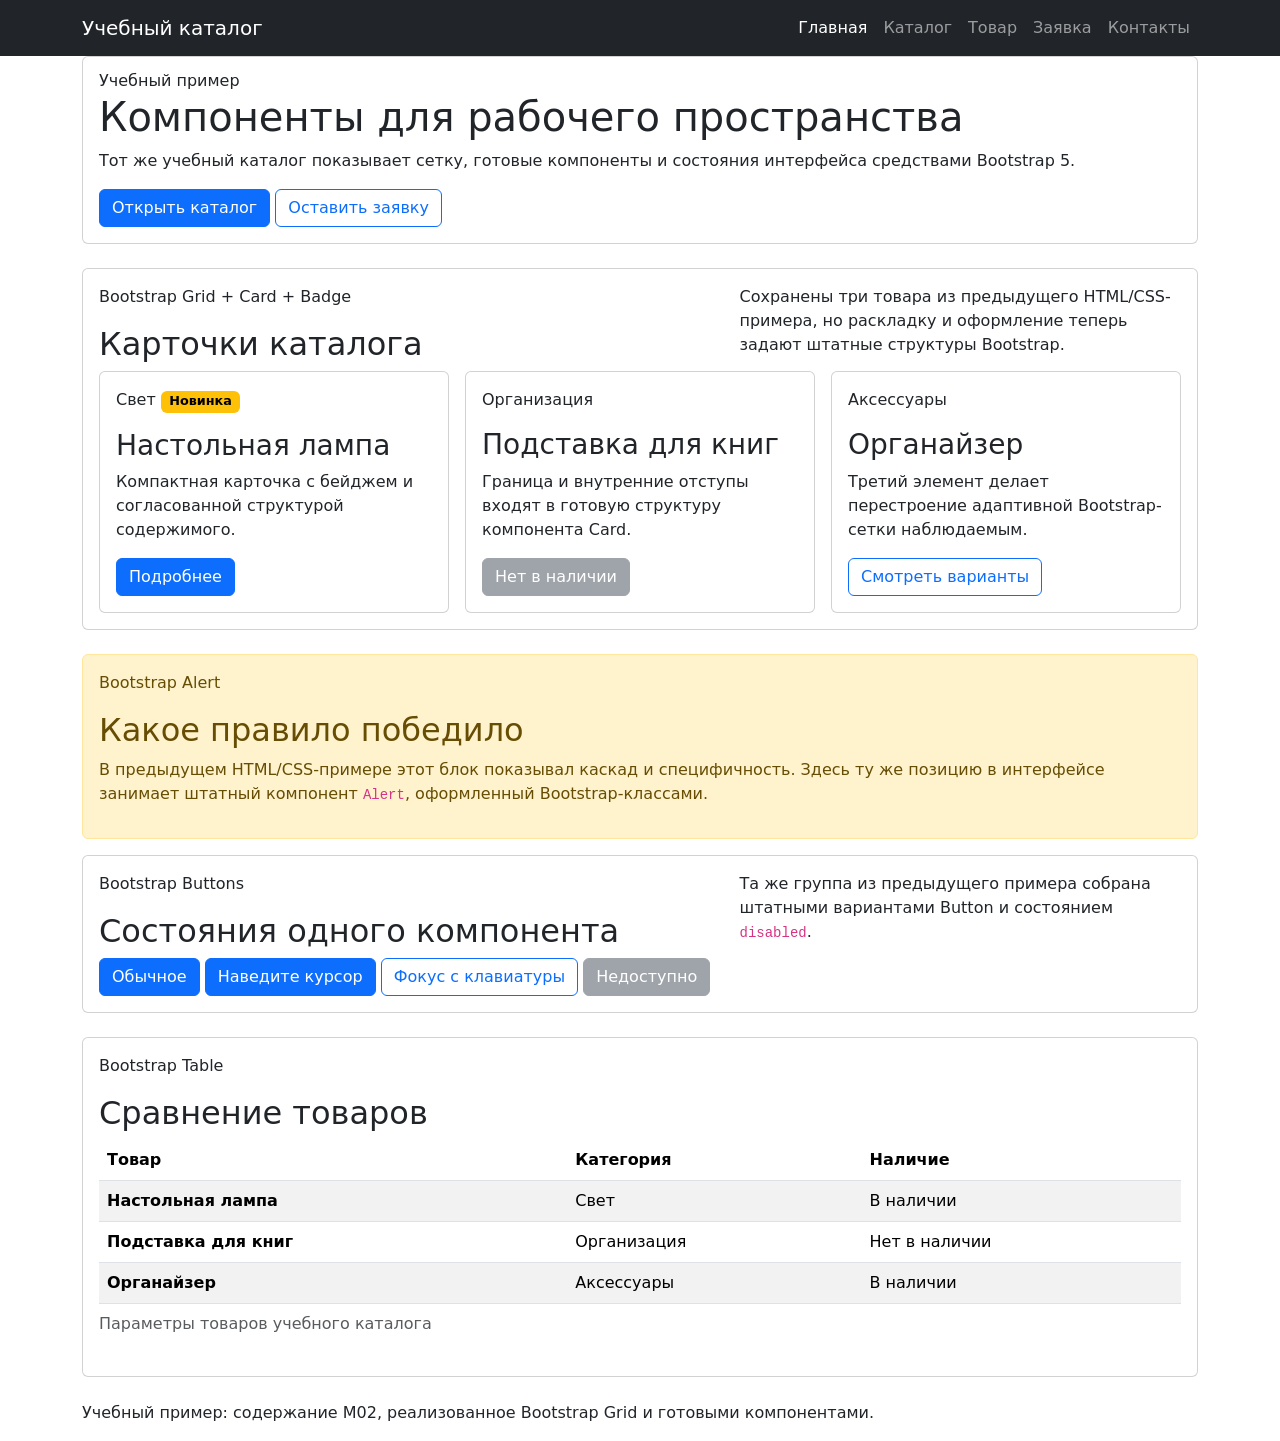
==== index.html @ 7eb8dfa5 "feat: add Bootstrap pages, local vendor and custom styles" ====
<!doctype html>
<html lang="ru">
<head>
  <meta charset="utf-8">
  <meta name="viewport" content="width=device-width, initial-scale=1">
  <meta name="description" content="Учебный каталог, реализованный средствами Bootstrap 5">
  <title>Главная — Учебный каталог на Bootstrap</title>
  <link rel="icon" href="data:,">
  <link rel="stylesheet" href="vendor/bootstrap/css/bootstrap.min.css">
  <link rel="stylesheet" href="css/custom.css">
</head>
<body>
  <header>
    <nav class="navbar navbar-expand-md navbar-dark bg-dark" aria-label="Основная навигация">
      <div class="container">
        <a class="navbar-brand" href="index.html">Учебный каталог</a>
        <button class="navbar-toggler" type="button" data-bs-toggle="collapse" data-bs-target="#mainNavigation" aria-controls="mainNavigation" aria-expanded="false" aria-label="Открыть навигацию">
          <span class="navbar-toggler-icon"></span>
        </button>
        <div class="collapse navbar-collapse" id="mainNavigation">
          <ul class="navbar-nav ms-auto">
            <li class="nav-item"><a class="nav-link active" aria-current="page" href="index.html">Главная</a></li>
            <li class="nav-item"><a class="nav-link" href="catalog.html">Каталог</a></li>
            <li class="nav-item"><a class="nav-link" href="product.html">Товар</a></li>
            <li class="nav-item"><a class="nav-link" href="order.html">Заявка</a></li>
            <li class="nav-item"><a class="nav-link" href="contacts.html">Контакты</a></li>
          </ul>
        </div>
      </div>
    </nav>
  </header>

  <main id="top" class="container">
    <section class="card mb-4" aria-labelledby="hero-title">
      <div class="card-body">
        <p class="card-subtitle">Учебный пример</p>
        <h1 id="hero-title" class="card-title">Компоненты для рабочего пространства</h1>
        <p class="card-text">Тот же учебный каталог показывает сетку, готовые компоненты и состояния интерфейса средствами Bootstrap 5.</p>
        <a class="btn btn-primary" href="#catalog">Открыть каталог</a>
        <button class="btn btn-outline-primary" type="button" data-bs-toggle="modal" data-bs-target="#orderModal">Оставить заявку</button>
      </div>
    </section>

    <section id="catalog" class="card mb-4" aria-labelledby="featured-title">
      <div class="card-body">
        <div class="row g-3">
          <div class="col-12 col-lg-7">
            <p>Bootstrap Grid + Card + Badge</p>
            <h2 id="featured-title" class="card-title">Карточки каталога</h2>
          </div>
          <div class="col-12 col-lg-5">
            <p class="card-text">Сохранены три товара из предыдущего HTML/CSS-примера, но раскладку и оформление теперь задают штатные структуры Bootstrap.</p>
          </div>
        </div>

        <div class="row g-3">
          <div class="col-12 col-md-6 col-lg-4">
            <article class="card">
              <div class="card-body">
                <p>Свет <span class="badge text-bg-warning">Новинка</span></p>
                <h3 class="card-title">Настольная лампа</h3>
                <p class="card-text">Компактная карточка с бейджем и согласованной структурой содержимого.</p>
                <button class="btn btn-primary" type="button">Подробнее</button>
              </div>
            </article>
          </div>

          <div class="col-12 col-md-6 col-lg-4">
            <article class="card">
              <div class="card-body">
                <p>Организация</p>
                <h3 class="card-title">Подставка для книг</h3>
                <p class="card-text">Граница и внутренние отступы входят в готовую структуру компонента Card.</p>
                <button class="btn btn-secondary" type="button" disabled>Нет в наличии</button>
              </div>
            </article>
          </div>

          <div class="col-12 col-md-6 col-lg-4">
            <article class="card">
              <div class="card-body">
                <p>Аксессуары</p>
                <h3 class="card-title">Органайзер</h3>
                <p class="card-text">Третий элемент делает перестроение адаптивной Bootstrap-сетки наблюдаемым.</p>
                <a class="btn btn-outline-primary" href="#comparison">Смотреть варианты</a>
              </div>
            </article>
          </div>
        </div>
      </div>
    </section>

    <section class="alert alert-warning" aria-labelledby="cascade-title">
      <p>Bootstrap Alert</p>
      <h2 id="cascade-title">Какое правило победило</h2>
      <p>В предыдущем HTML/CSS-примере этот блок показывал каскад и специфичность. Здесь ту же позицию в интерфейсе занимает штатный компонент <code>Alert</code>, оформленный Bootstrap-классами.</p>
    </section>

    <section class="card mb-4" aria-labelledby="states-title">
      <div class="card-body">
        <div class="row g-3">
          <div class="col-12 col-lg-7">
            <p>Bootstrap Buttons</p>
            <h2 id="states-title" class="card-title">Состояния одного компонента</h2>
          </div>
          <div class="col-12 col-lg-5">
            <p class="card-text">Та же группа из предыдущего примера собрана штатными вариантами Button и состоянием <code>disabled</code>.</p>
          </div>
        </div>
        <button class="btn btn-primary" type="button">Обычное</button>
        <button class="btn btn-primary" type="button">Наведите курсор</button>
        <button class="btn btn-outline-primary" type="button">Фокус с клавиатуры</button>
        <button class="btn btn-secondary" type="button" disabled>Недоступно</button>
      </div>
    </section>

    <section id="comparison" class="card mb-4" aria-labelledby="comparison-title">
      <div class="card-body">
        <p>Bootstrap Table</p>
        <h2 id="comparison-title" class="card-title">Сравнение товаров</h2>
        <div class="table-responsive">
          <table class="table table-striped table-hover">
            <caption>Параметры товаров учебного каталога</caption>
            <thead>
              <tr>
                <th scope="col">Товар</th>
                <th scope="col">Категория</th>
                <th scope="col">Наличие</th>
              </tr>
            </thead>
            <tbody>
              <tr><th scope="row">Настольная лампа</th><td>Свет</td><td>В наличии</td></tr>
              <tr><th scope="row">Подставка для книг</th><td>Организация</td><td>Нет в наличии</td></tr>
              <tr><th scope="row">Органайзер</th><td>Аксессуары</td><td>В наличии</td></tr>
            </tbody>
          </table>
        </div>
      </div>
    </section>
  </main>

  <footer>
    <div class="container">
      <p>Учебный пример: содержание M02, реализованное Bootstrap Grid и готовыми компонентами.</p>
    </div>
  </footer>

  <div class="modal fade" id="orderModal" tabindex="-1" aria-labelledby="orderModalLabel" aria-hidden="true">
    <div class="modal-dialog modal-dialog-centered">
      <div class="modal-content">
        <div class="modal-header">
          <h2 class="modal-title" id="orderModalLabel">Заявка на консультацию</h2>
          <button class="btn-close" type="button" data-bs-dismiss="modal" aria-label="Закрыть"></button>
        </div>
        <form>
          <div class="modal-body">
            <div class="mb-3">
              <label class="form-label" for="email">Электронная почта</label>
              <input class="form-control" id="email" name="email" type="email" placeholder="name@example.ru" required aria-describedby="emailHint">
              <div class="form-text" id="emailHint">Поле обязательно. Браузер проверяет формат адреса.</div>
            </div>
            <div>
              <label class="form-label" for="message">Короткий вопрос</label>
              <textarea class="form-control" id="message" name="message" rows="3" minlength="10" required placeholder="Не менее 10 символов"></textarea>
            </div>
          </div>
          <div class="modal-footer">
            <button class="btn btn-outline-secondary" type="button" data-bs-dismiss="modal">Отмена</button>
            <button class="btn btn-primary" type="submit">Проверить и отправить</button>
          </div>
        </form>
      </div>
    </div>
  </div>

  <script src="vendor/bootstrap/js/bootstrap.bundle.min.js"></script>
</body>
</html>
---- css/custom.css ----
/* Кастомные стили поверх Bootstrap */
body {
  display: flex;
  flex-direction: column;
  min-height: 100vh;
}

main {
  flex: 1 0 auto;
}

/* Эффект карточек */
.card {
  transition: transform 0.2s, box-shadow 0.2s;
}

.card:hover {
  transform: translateY(-3px);
  box-shadow: 0 0.5rem 1rem rgba(0, 0, 0, 0.15) !important;
}

/* Чуть уменьшим бейджи */
.badge {
  font-size: 0.8em;
}

/* Заглушка для фото товара */
.placeholder-image {
  min-height: 320px;
}
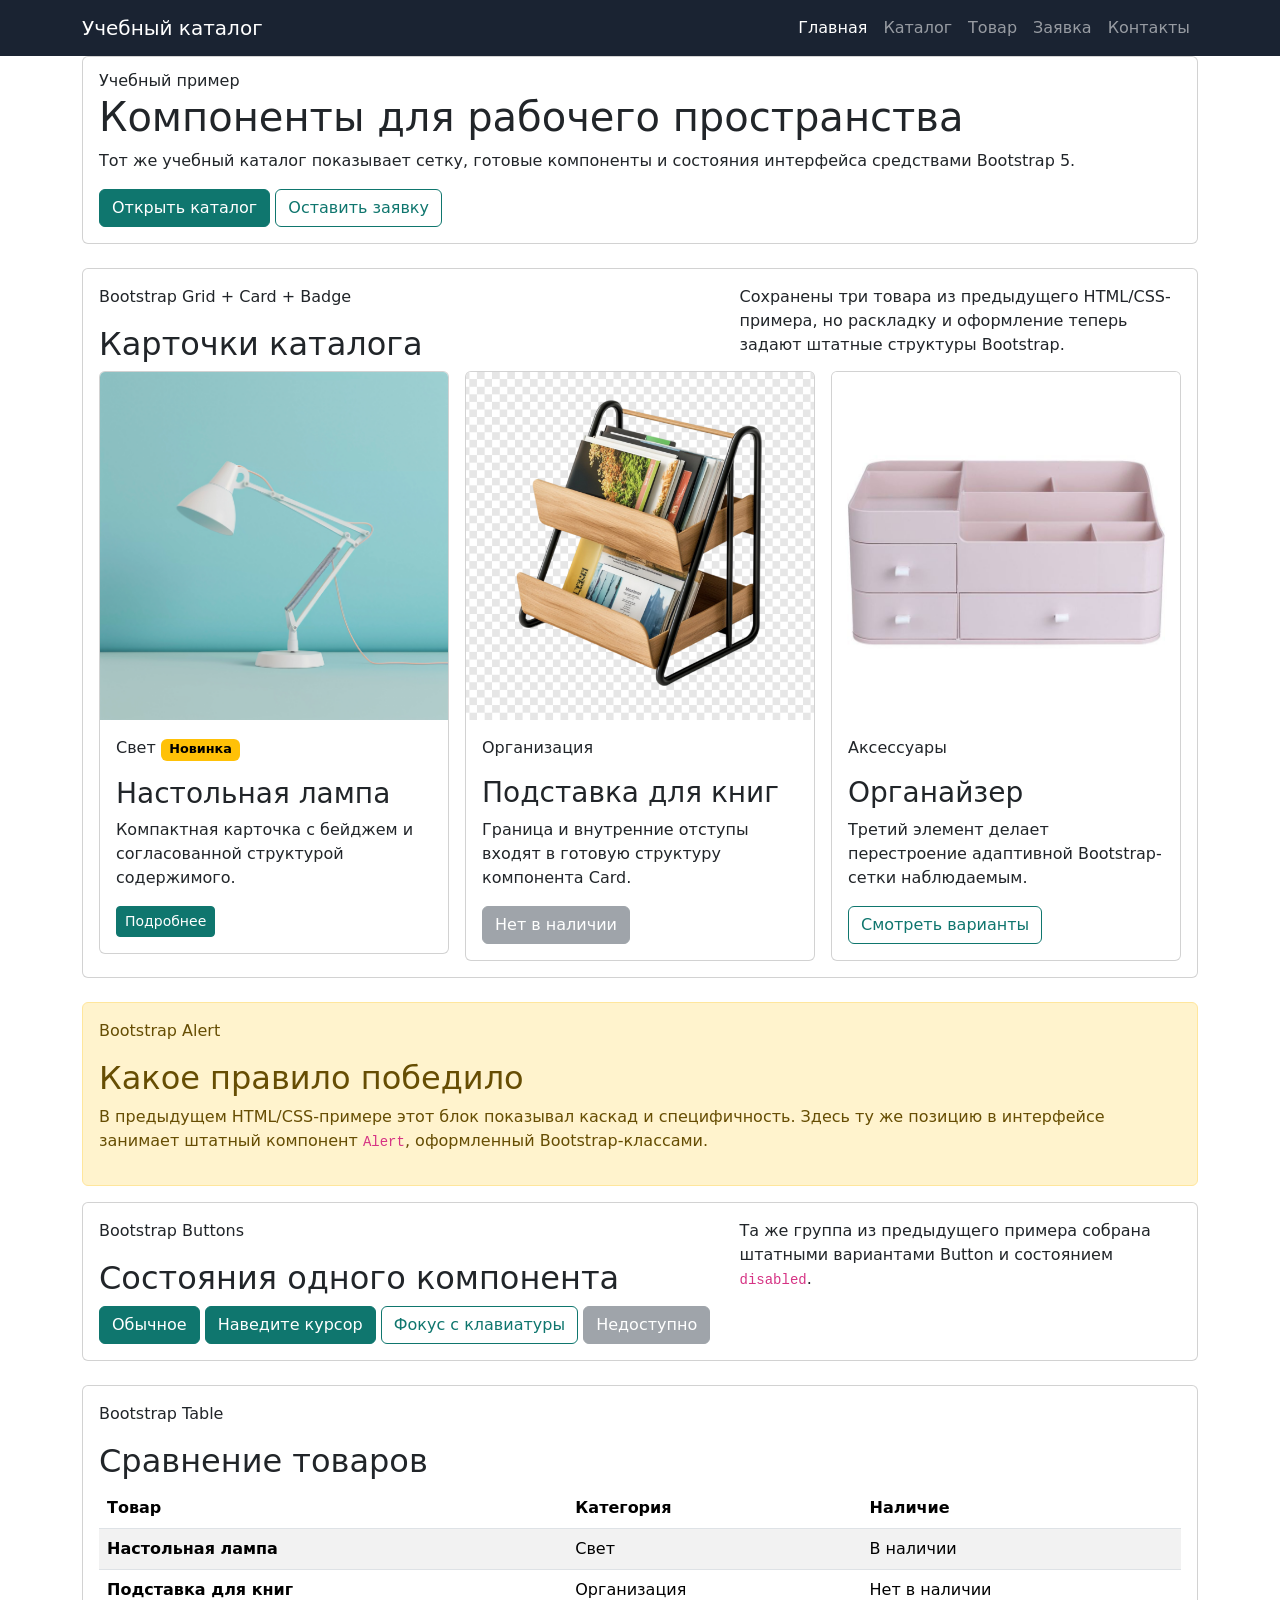
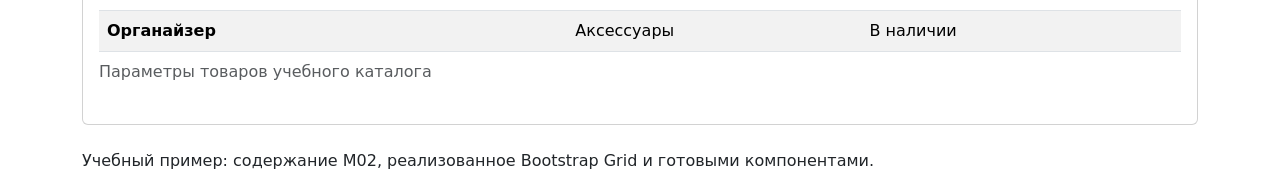
==== commit 5c34d716: "feat: add product images, dynamic product details and filters" ====
--- a/index.html
+++ b/index.html
@@ -56,17 +56,19 @@
         <div class="row g-3">
           <div class="col-12 col-md-6 col-lg-4">
             <article class="card">
+              <img src="images/product-1.jpg" class="card-img-top" alt="Товар 1">
               <div class="card-body">
                 <p>Свет <span class="badge text-bg-warning">Новинка</span></p>
                 <h3 class="card-title">Настольная лампа</h3>
                 <p class="card-text">Компактная карточка с бейджем и согласованной структурой содержимого.</p>
-                <button class="btn btn-primary" type="button">Подробнее</button>
+                <a href="product.html?id=1" class="btn btn-primary btn-sm">Подробнее</a>
               </div>
             </article>
           </div>
 
           <div class="col-12 col-md-6 col-lg-4">
             <article class="card">
+              <img src="images/product-2.jpg" class="card-img-top" alt="Товар 2">
               <div class="card-body">
                 <p>Организация</p>
                 <h3 class="card-title">Подставка для книг</h3>
@@ -78,6 +80,7 @@
 
           <div class="col-12 col-md-6 col-lg-4">
             <article class="card">
+              <img src="images/product-3.jpg" class="card-img-top" alt="Товар 3">
               <div class="card-body">
                 <p>Аксессуары</p>
                 <h3 class="card-title">Органайзер</h3>
--- a/css/custom.css
+++ b/css/custom.css
@@ -27,4 +27,40 @@
 /* Заглушка для фото товара */
 .placeholder-image {
   min-height: 320px;
+}
+
+/* Переопределение основных цветов Bootstrap (фирменный стиль) */
+:root {
+  --bs-primary: #0f766e;
+  --bs-primary-rgb: 15, 118, 110;
+  --bs-link-color: #0f766e;
+  --bs-link-hover-color: #115e59;
+}
+
+/* Настройка кнопок под свой цвет */
+.btn-primary {
+  --bs-btn-bg: #0f766e;
+  --bs-btn-border-color: #0f766e;
+  --bs-btn-hover-bg: #115e59;
+  --bs-btn-hover-border-color: #115e59;
+  --bs-btn-active-bg: #0a4f4a;
+  --bs-btn-active-border-color: #0a4f4a;
+}
+
+.btn-outline-primary {
+  --bs-btn-color: #0f766e;
+  --bs-btn-border-color: #0f766e;
+  --bs-btn-hover-bg: #0f766e;
+  --bs-btn-hover-border-color: #0f766e;
+}
+
+/* Шапка становится более тёмной (как в КР №1) */
+.navbar-dark {
+  background-color: #1a2332 !important;
+}
+
+/* Плавное раскрытие аккордеона */
+.accordion-button:not(.collapsed) {
+  color: #0f766e;
+  background-color: #ecfeff;
 }
